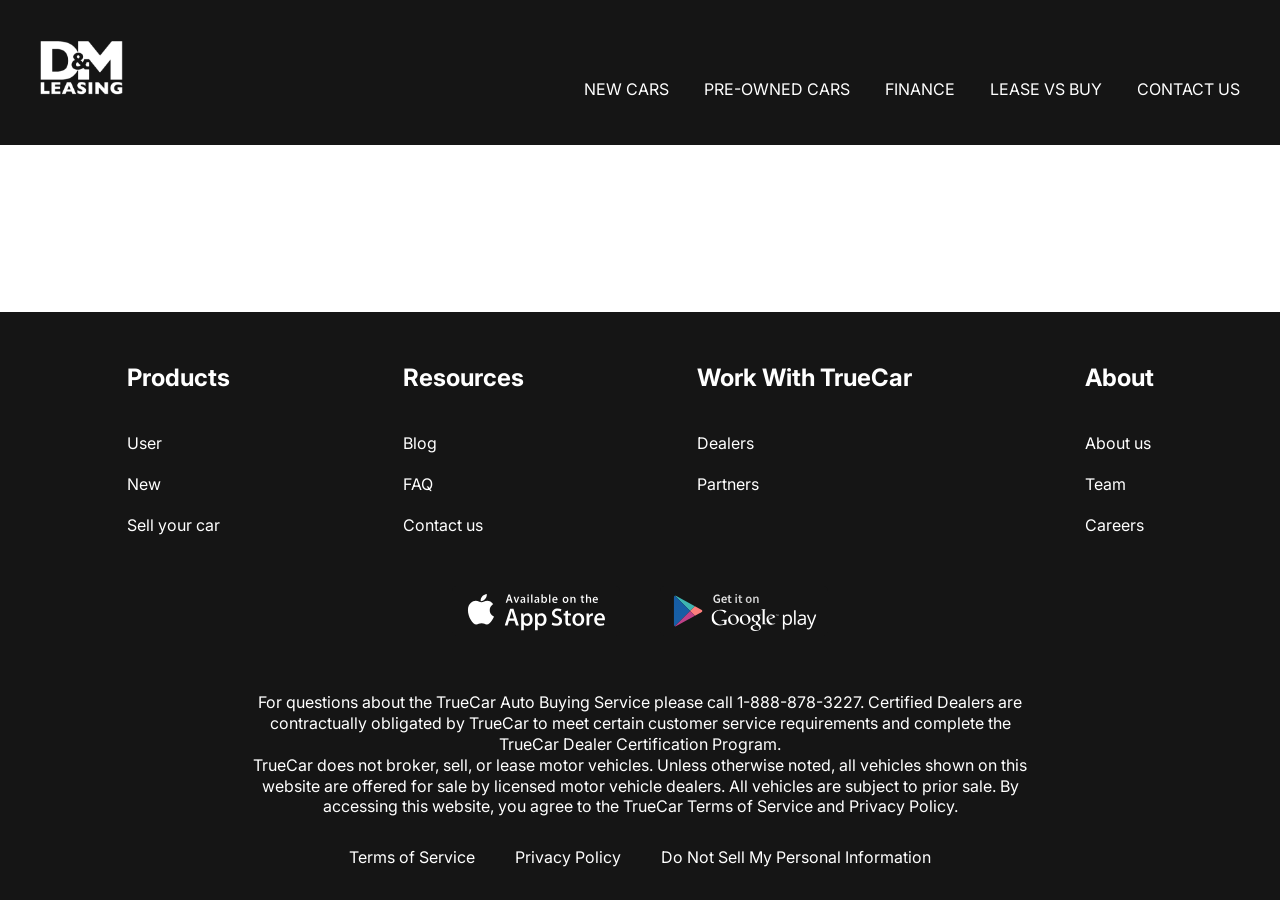
==== contacts.html @ 80868153 "need to do lists" ====
<!DOCTYPE html>
<html lang="en">
  <head>
    <meta charset="UTF-8" />
    <meta name="viewport" content="width=device-width, initial-scale=1.0" />
    <title>Document</title>
    <link rel="preconnect" href="https://fonts.googleapis.com" />
    <link rel="preconnect" href="https://fonts.gstatic.com" crossorigin />
    <link
      href="https://fonts.googleapis.com/css2?family=Inter:wght@400;700&display=swap"
      rel="stylesheet"
    />
    <link rel="stylesheet" href="css/style.css" />
  </head>
  <body>
    <div class="wrapper">
      <header class="header">
        <div class="container">
          <div class="header__inner">
            <a href="#" class="logo">
              <img src="images/logo.svg" alt="" class="logo" />
            </a>
            <nav class="menu">
              <ul class="menu__list">
                <li class="menu__list-item">
                  <a href="#" class="menu__list-link">NEW CARS</a>
                </li>
                <li class="menu__list-item">
                  <a href="#" class="menu__list-link">PRE-OWNED CARS</a>
                </li>
                <li class="menu__list-item">
                  <a href="#" class="menu__list-link">FINANCE</a>
                </li>
                <li class="menu__list-item">
                  <a href="#" class="menu__list-link">LEASE VS BUY</a>
                </li>
                <li class="menu__list-item">
                  <a href="#" class="menu__list-link">CONTACT US</a>
                </li>
              </ul>
            </nav>
          </div>
        </div>
      </header>
      <main class="main"></main>
      <footer class="footer">
        <div class="container">
          <nav class="footer__menu">
            <ul class="footer__menu-list">
              <li class="footer__menu-item">
                <p class="footer__menu-title">Products</p>
              </li>
              <li class="footer__menu-item">
                <a href="#" class="footer__menu-link">User</a>
              </li>
              <li class="footer__menu-item">
                <a href="#" class="footer__menu-link">New</a>
              </li>
              <li class="footer__menu-item">
                <a href="#" class="footer__menu-link">Sell your car</a>
              </li>
            </ul>
            <ul class="footer__menu-list">
              <li class="footer__menu-item">
                <p class="footer__menu-title">Resources</p>
              </li>
              <li class="footer__menu-item">
                <a href="#" class="footer__menu-link">Blog</a>
              </li>
              <li class="footer__menu-item">
                <a href="#" class="footer__menu-link">FAQ</a>
              </li>
              <li class="footer__menu-item">
                <a href="#" class="footer__menu-link">Contact us</a>
              </li>
            </ul>
            <ul class="footer__menu-list">
              <li class="footer__menu-item">
                <p class="footer__menu-title">Work With TrueCar</p>
              </li>
              <li class="footer__menu-item">
                <a href="#" class="footer__menu-link">Dealers</a>
              </li>
              <li class="footer__menu-item">
                <a href="#" class="footer__menu-link">Partners</a>
              </li>
            </ul>
            <ul class="footer__menu-list">
              <li class="footer__menu-item">
                <p class="footer__menu-title">About</p>
              </li>
              <li class="footer__menu-item">
                <a href="#" class="footer__menu-link">About us</a>
              </li>
              <li class="footer__menu-item">
                <a href="#" class="footer__menu-link">Team</a>
              </li>
              <li class="footer__menu-item">
                <a href="#" class="footer__menu-link">Careers</a>
              </li>
            </ul>
          </nav>
          <ul class="app">
            <li class="app_item">
              <a href="#" class="app_item__link">
                <img class="app__item-img" src="images/appstore.svg" alt="" />
              </a>
            </li>
            <li class="app_item">
              <a href="#" class="app_item__link">
                <img class="app__item-img" src="images/googleplay.svg" alt="" />
              </a>
            </li>
          </ul>
          <div class="footer__copy">
            <p>
              For questions about the TrueCar Auto Buying Service please call
              1-888-878-3227. Certified Dealers are contractually obligated by
              TrueCar to meet certain customer service requirements and complete
              the TrueCar Dealer Certification Program.
            </p>
            <p>
              TrueCar does not broker, sell, or lease motor vehicles. Unless
              otherwise noted, all vehicles shown on this website are offered
              for sale by licensed motor vehicle dealers. All vehicles are
              subject to prior sale. By accessing this website, you agree to the
              TrueCar Terms of Service and Privacy Policy.
            </p>
          </div>
          <nav class="copy__nav">
            <ul class="copy__nav-list">
              <li class="copy__nav-item">
                <a href="#" class="copy__nav-link">Terms of Service</a>
              </li>
              <li class="copy__nav-item">
                <a href="#" class="copy__nav-link">Privacy Policy</a>
              </li>
              <li class="copy__nav-item">
                <a href="#" class="copy__nav-link"
                  >Do Not Sell My Personal Information</a
                >
              </li>
            </ul>
          </nav>
        </div>
      </footer>
    </div>
  </body>
</html>
---- css/style.css ----
html {
  box-sizing: border-box;
}
*,
*:after,
*:before {
  box-sizing: inherit;
  margin: 0;
  padding: 0;
}
html,
body {
  height: 100%;
}
ul {
  list-style-type: none;
  width: 250 px;
}
a {
  text-decoration: none;
  color: inherit;
}
body {
  font-family: "Inter", sans-serif; /* Основной шрифт для всего документа */
  font-size: 16px;
  font-weight: 400;
  line-height: 1.3;
}
.wrapper {
  min-height: 100%;
  display: flex;
  flex-direction: column;
}

.container {
  max-width: 1220px;
  margin: 0 auto;
  padding: 0 10px;
}

.header {
  background-color: #151515;
}
.header-main {
  background-color: transparent;
  position: absolute;
  z-index: 5;
  left: 0;
  right: 0;
}
.header__inner {
  padding-top: 40px;
  padding-bottom: 45px;
  padding-top: 40px;
  display: flex;
  justify-content: space-between;
  align-items: flex-end;
}

.menu__list {
  display: flex;
  gap: 35px;
}
.menu__list-link {
  color: #fff;
  text-transform: uppercase;
}

.footer {
  background-color: #151515;
  padding: 50px 0 32px;
  color: #fff;
}
.footer__menu {
  display: flex;
  justify-content: space-around;
  margin-bottom: 50px;
}
.footer__menu-list {
  max-width: 250px;
}
.footer__menu-title {
  font-size: 24px;
  font-weight: 700;
  padding-bottom: 20px;
}
.footer__menu-item + .footer__menu-item {
  padding-top: 20px;
}
.app {
  display: flex;
  justify-content: center;
  gap: 40px;
  margin-bottom: 52px;
}
.footer__copy {
  max-width: 800px;
  margin: 0 auto 30px;
  text-align: center;
}
.copy__nav-list {
  display: flex;
  justify-content: center;
  gap: 40px;
}
.main {
  flex-grow: 1;
}
.top {
  color: #fff;
  text-align: center;
  padding-top: 250px;
  padding-bottom: 50px;
  position: absolute;
  z-index: 5;
  left: 0;
  right: 0;
}

.title {
  padding-bottom: 40px;
  font-size: 96px;
  font-weight: 700;
}
.top__link {
  background-color: #151515;
  padding: 23px;
  max-width: 430px;
  display: inline-block;
  text-transform: uppercase;
  font-size: 36px;
  font-weight: 700;
}
.swiper::after {
  content: "";
  background: rgba(21, 21, 21, 0.3);
  position: absolute;
  z-index: 50;
  left: 0;
  right: 0;
  bottom: 0;
  top: 0;
}

.swiper-slide {
  background-repeat: no-repeat;
  background-size: cover;
  background-position: center;
  height: 100vh;
}

.swiper-pagination-bullet {
  width: 120px;
  height: 3px;
  background-color: #151515;
  border-radius: 0;
  opacity: 1;
}

.swiper-pagination-horizontal.swiper-pagination-bullets
  .swiper-pagination-bullet {
  margin: 0 15 px;
}
.swiper-pagination-bullets.swiper-pagination-horizontal {
  bottom: 50px;
}

.swiper-pagination-bullet-active {
  width: 120px;
  height: 6px;
  background-color: #fff;
}
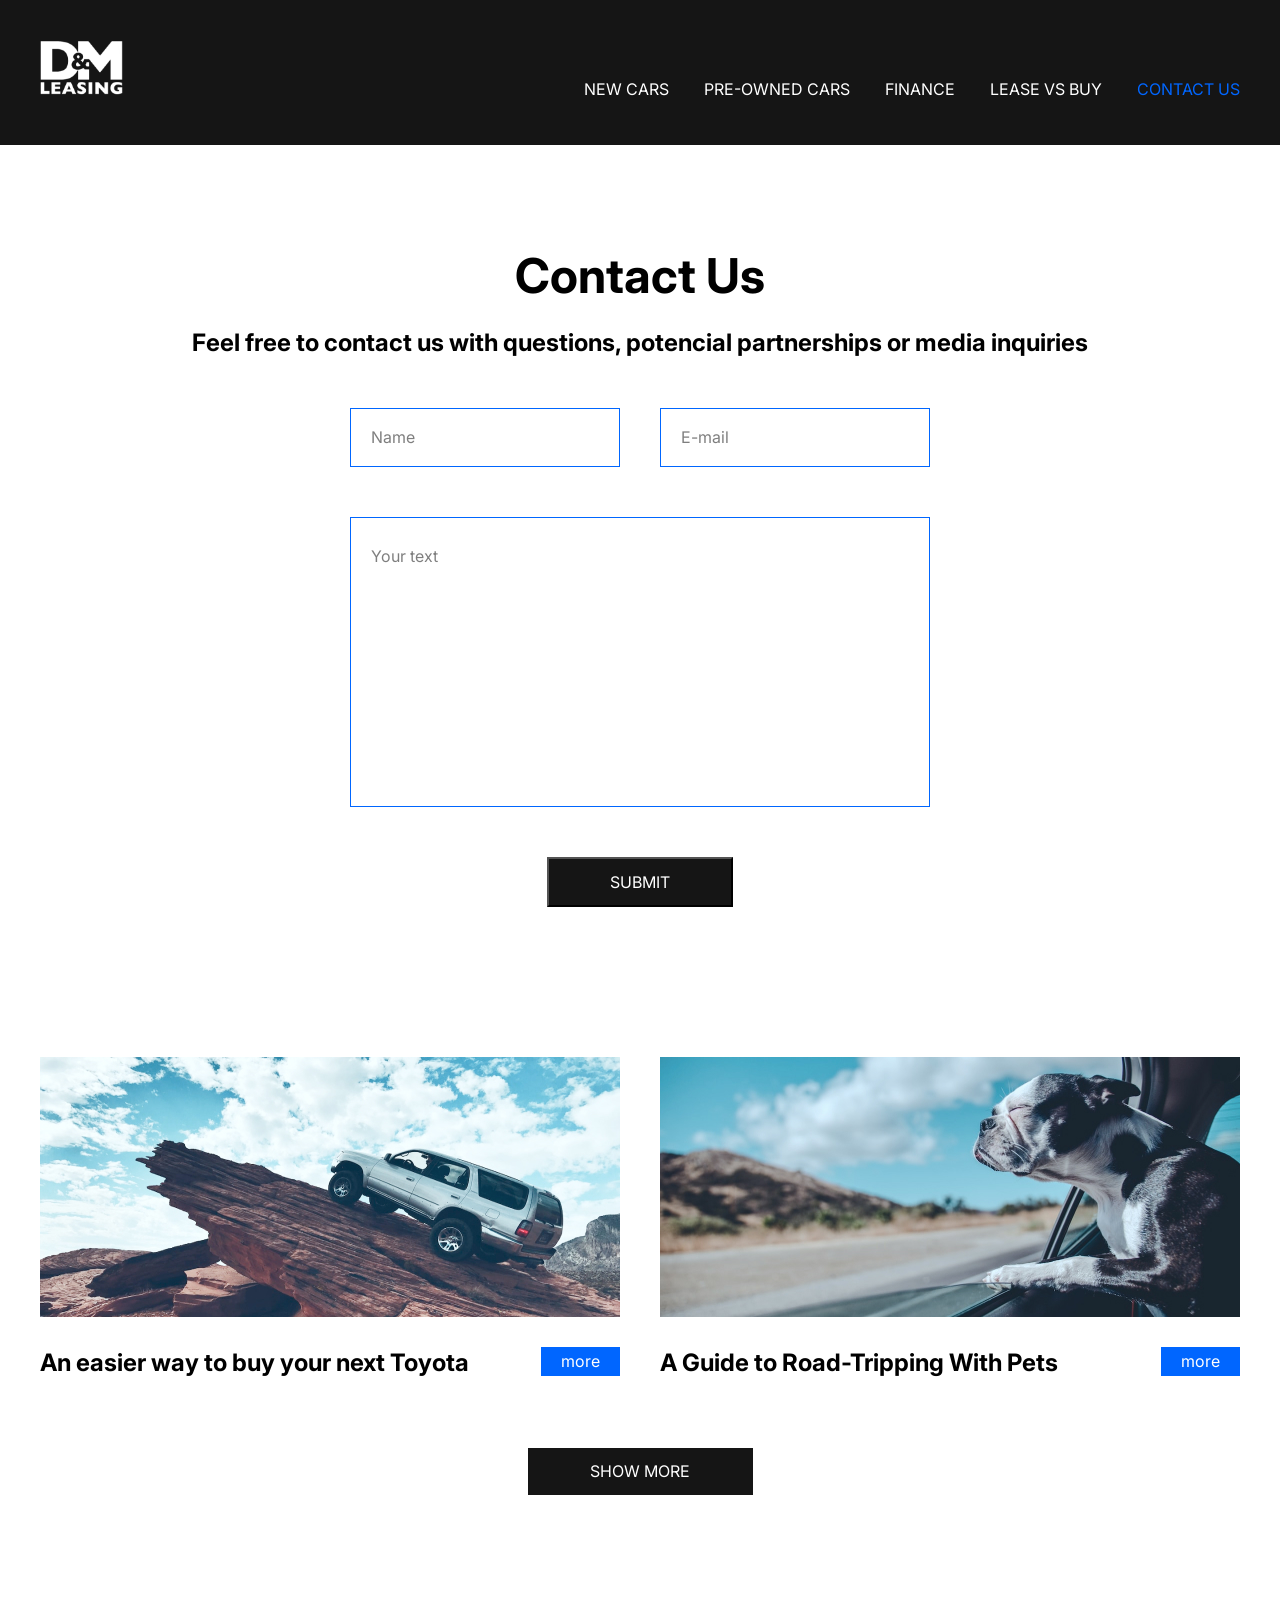
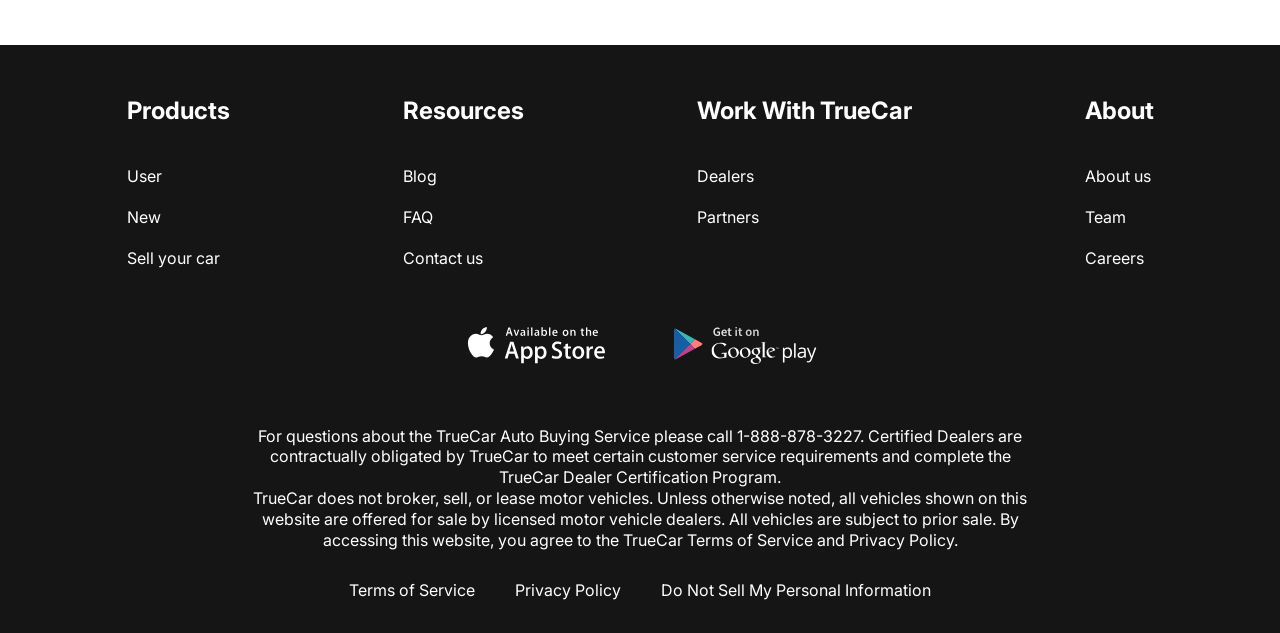
==== commit 6d0f1658: "return" ====
--- a/contacts.html
+++ b/contacts.html
@@ -17,13 +17,13 @@
       <header class="header">
         <div class="container">
           <div class="header__inner">
-            <a href="#" class="logo">
+            <a href="/index.html" class="logo">
               <img src="images/logo.svg" alt="" class="logo" />
             </a>
             <nav class="menu">
               <ul class="menu__list">
                 <li class="menu__list-item">
-                  <a href="#" class="menu__list-link">NEW CARS</a>
+                  <a href="new-cars.html" class="menu__list-link">NEW CARS</a>
                 </li>
                 <li class="menu__list-item">
                   <a href="#" class="menu__list-link">PRE-OWNED CARS</a>
@@ -35,14 +35,58 @@
                   <a href="#" class="menu__list-link">LEASE VS BUY</a>
                 </li>
                 <li class="menu__list-item">
-                  <a href="#" class="menu__list-link">CONTACT US</a>
+                  <a
+                    href="contacts.html"
+                    class="menu__list-link menu__list-link--active"
+                    >CONTACT US</a
+                  >
                 </li>
               </ul>
             </nav>
           </div>
         </div>
       </header>
-      <main class="main"></main>
+      <main class="main">
+        <section class="contacts">
+          <div class="container">
+            <h2 class="section-title contacts__title">Contact Us</h2>
+            <p class="contacts__text">
+              Feel free to contact us with questions, potencial partnerships or
+              media inquiries
+            </p>
+            <form action="#" class="form">
+              <input type="text" class="form__input" placeholder="Name" />
+              <input type="email" class="form__input" placeholder="E-mail" />
+              <textarea
+                class="form__textarea"
+                placeholder="Your text"
+              ></textarea>
+              <button class="form__btn" type="submit">SUBMIT</button>
+            </form>
+          </div>
+        </section>
+        <section class="blog">
+          <div class="container">
+            <div class="blog__items">
+              <div class="blog__item">
+                <img class="blog__item-img" src="images/blog-1.jpg" alt="" />
+                <h4 class="blog__item-titile">
+                  An easier way to buy your next Toyota
+                </h4>
+                <a href="#" class="blog__iyem-link">more</a>
+              </div>
+              <div class="blog__item">
+                <img class="blog__item-img" src="images/blog-2.jpg" alt="" />
+                <h4 class="blog__item-titile">
+                  A Guide to Road-Tripping With Pets
+                </h4>
+                <a href="#" class="blog__iyem-link">more</a>
+              </div>
+            </div>
+            <a href="#" class="show__link">SHOW MORE</a>
+          </div>
+        </section>
+      </main>
       <footer class="footer">
         <div class="container">
           <nav class="footer__menu">
--- a/css/style.css
+++ b/css/style.css
@@ -26,6 +26,12 @@
   font-weight: 400;
   line-height: 1.3;
 }
+.section-title {
+  margin-bottom: 50px;
+  font-size: 48px;
+  font-weight: 700;
+  text-align: center;
+}
 .wrapper {
   min-height: 100%;
   display: flex;
@@ -44,7 +50,7 @@
 .header-main {
   background-color: transparent;
   position: absolute;
-  z-index: 5;
+  z-index: 10;
   left: 0;
   right: 0;
 }
@@ -64,6 +70,9 @@
 .menu__list-link {
   color: #fff;
   text-transform: uppercase;
+}
+.menu__list-link--active {
+  color: #0066ff;
 }
 
 .footer {
@@ -170,3 +179,269 @@
   height: 6px;
   background-color: #fff;
 }
+.why-lease {
+  padding: 150px 0;
+}
+.why-lease__list {
+  display: grid;
+  grid-template-columns: repeat(4, 1fr);
+  gap: 40px;
+  text-align: center;
+}
+.why-lease__item-img {
+  margin-bottom: 30px;
+}
+.why-lease__item-title {
+  margin-bottom: 30px;
+  font-size: 24px;
+  font-weight: 700;
+}
+.why-lease__item-text {
+  text-align: left;
+}
+.how-does {
+  padding-bottom: 150px;
+}
+.how-does__inner {
+  max-width: 600px;
+  margin: 0 auto;
+}
+.how-does__title {
+  font-size: 24px;
+  font-weight: 700;
+  padding-top: 50px;
+}
+.how-does__list {
+  padding: 50px 0 70px;
+  counter-reset: myCounter;
+}
+.how-does__item {
+  list-style-type: none;
+  width: 270px;
+  position: relative;
+  margin-left: auto;
+
+  box-sizing: content-box;
+  padding: 19px 0 19px 240px;
+  min-height: 63px;
+}
+.how-does__item + .how-does__item {
+  margin-top: 40px;
+}
+.how-does__item::before {
+  counter-increment: myCounter;
+  content: counter(myCounter);
+  display: flex;
+  justify-content: center;
+  align-items: center;
+  font-size: 48px;
+  font-weight: 700;
+  background-color: #0066ff;
+  width: 100px;
+  height: 100px;
+  border-radius: 50%;
+  color: #fff;
+  position: absolute;
+  left: 0;
+  top: 0;
+}
+.video {
+  padding-bottom: 150px;
+}
+.video__title {
+  margin-bottom: 20px;
+  text-align: center;
+}
+.video__text {
+  font-size: 24px;
+  font-weight: 700;
+  margin-bottom: 50px;
+  text-align: center;
+}
+.video__content {
+  margin: 0 auto;
+  display: block;
+}
+.important {
+  padding-bottom: 150px;
+}
+.important__title {
+  margin-bottom: 20px;
+}
+.important__text {
+  max-width: 580px;
+  margin: 0 auto 50px;
+}
+.important__list {
+  display: grid;
+  grid-template-columns: repeat(4, 1fr);
+}
+.important__item-img {
+  margin-bottom: 20px;
+}
+.contacts {
+  padding: 100px 0 150px;
+}
+.contacts__title {
+  margin-bottom: 20px;
+}
+.contacts__text {
+  text-align: center;
+  font-size: 24px;
+  font-weight: 700;
+  margin-bottom: 50px;
+  padding: 0 100px;
+}
+.form {
+  max-width: 580px;
+  margin: 0 auto;
+  display: flex;
+  justify-content: space-between; /* Равномерно (с отступами) */
+  flex-wrap: wrap;
+}
+.form__input {
+  width: 270px;
+  padding: 18px 20px;
+  display: inline-block;
+  border: 1px solid #0066ff;
+  margin-bottom: 50px;
+  font-family: "Inter", sans-serif; /* Основной шрифт для всего документа */
+  font-size: 16px;
+  font-weight: 400;
+  line-height: 1.3;
+  color: #000;
+}
+.form__input::placeholder,
+.form__textarea::placeholder {
+  font-family: "Inter", sans-serif; /* Основной шрифт для всего документа */
+  font-size: 16px;
+  font-weight: 400;
+  line-height: 1.3;
+  color: #000;
+  opacity: 0.5;
+}
+.form__textarea {
+  width: 100%;
+  resize: none;
+  padding: 28px 20px;
+  height: 290px;
+  border: 1px solid #0066ff;
+  font-family: "Inter", sans-serif; /* Основной шрифт для всего документа */
+  font-size: 16px;
+  font-weight: 400;
+  line-height: 1.3;
+  color: #000;
+  margin-bottom: 50px;
+}
+
+.form__btn {
+  text-transform: uppercase;
+  color: #fff;
+  background-color: #151515;
+  font-family: "Inter", sans-serif; /* Основной шрифт для всего документа */
+  font-size: 16px;
+  font-weight: 400;
+  padding: 13px 61px;
+  margin: 0 auto;
+}
+.blog {
+  padding-bottom: 150px;
+}
+
+.blog__items {
+  display: grid;
+  grid-template-columns: repeat(2, 1fr);
+  gap: 40px;
+  margin-bottom: 70px;
+}
+.blog__item {
+  display: flex;
+  justify-content: space-between;
+  flex-wrap: wrap;
+}
+.blog__item-img {
+  margin-bottom: 30px;
+  width: 100%;
+}
+.blog__item-titile {
+  flex-basis: 446px;
+  font-size: 24px;
+  font-weight: 700;
+}
+.blog__iyem-link {
+  color: #fff;
+  background-color: #0066ff;
+  padding: 4px 20px;
+  max-height: 29px;
+}
+.show__link {
+  text-transform: uppercase;
+  background-color: #151515;
+  padding: 13px;
+  color: #fff;
+  width: 225px;
+  margin: 0 auto;
+  text-align: center;
+  display: block;
+}
+.choose {
+  padding: 100px 0 150px;
+}
+
+.tabs__btn {
+  padding: 0 150px;
+  display: flex;
+  justify-content: space-between;
+  gap: 80px;
+  padding-bottom: 100px;
+}
+.tabs__btn-item {
+  font-size: 24px;
+  font-weight: 700;
+  cursor: pointer;
+  border: none;
+  background-color: transparent;
+  padding: 0;
+}
+.tabs__btn-item--active {
+  color: #0066ff;
+}
+
+.tabs__content-item {
+  display: grid;
+  grid-template-columns: repeat(4, 1fr);
+  gap: 100px 40px;
+}
+.card {
+  text-align: center;
+}
+.card__img {
+  display: block;
+}
+.card__content {
+  padding: 0 5px;
+  border: 1px solid #0066ff;
+  border-top: 0;
+}
+.card__title {
+  padding-top: 20px;
+  font-size: 24px;
+  font-weight: 700;
+  margin-bottom: 20px;
+}
+.card__text {
+  margin-bottom: 20px;
+}
+.card__price {
+  font-size: 24px;
+  font-weight: 700;
+  padding: 0 5px;
+  margin-bottom: 20px;
+}
+
+.card__link {
+  display: block;
+  color: #0066ff;
+  border: 1px solid #0066ff;
+  border-top: 0;
+}
